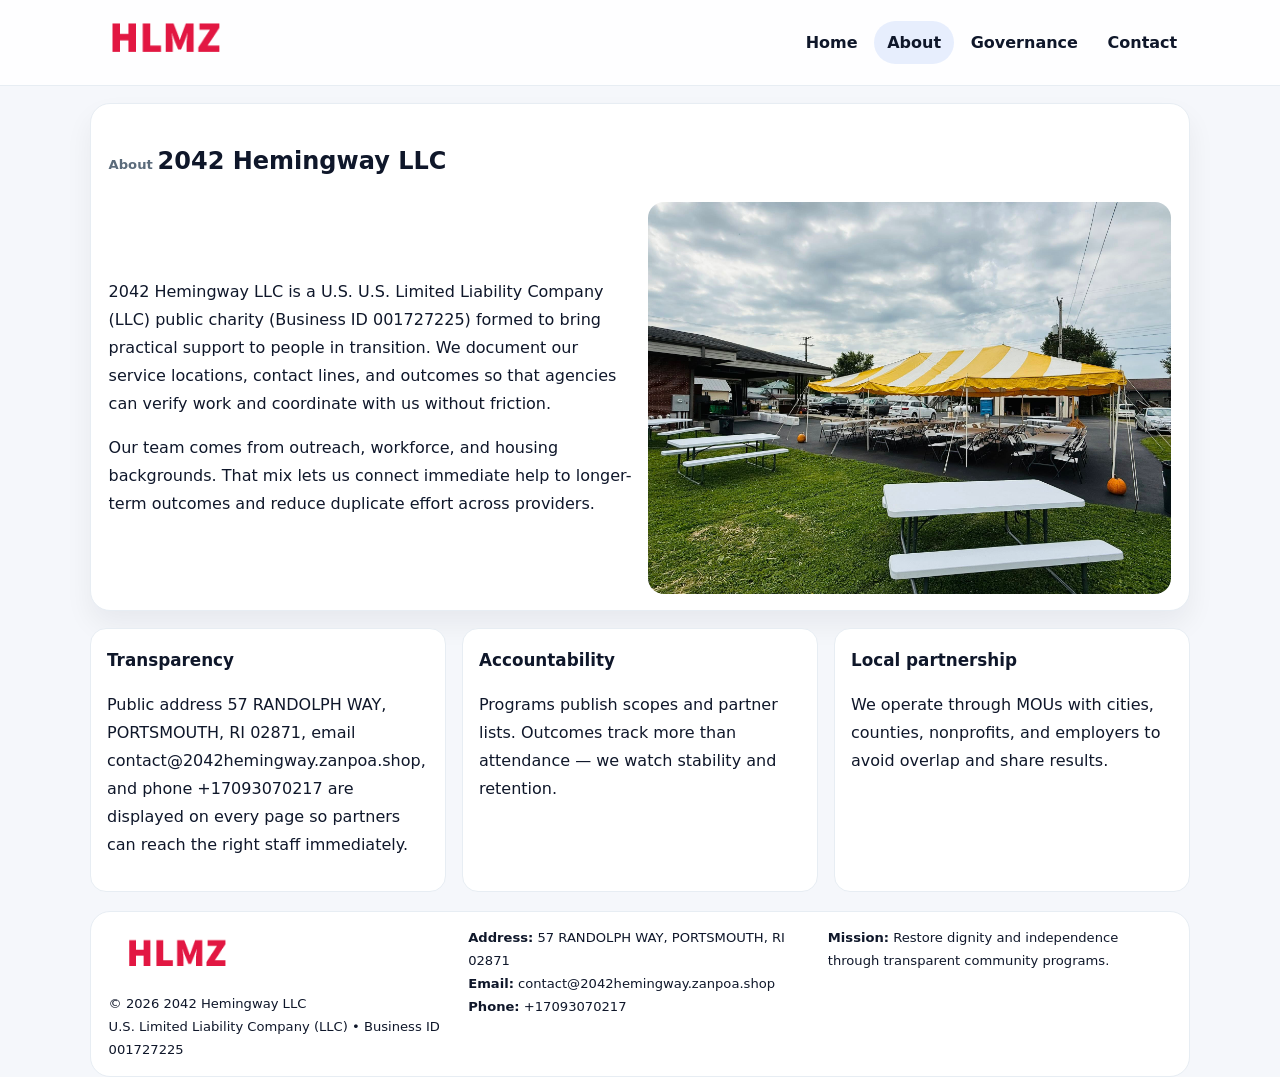
==== about.html @ 06b05c33 "Initial commit" ====
<!doctype html><html lang="en"><head>
<meta charset="utf-8">
<meta name="viewport" content="width=device-width,initial-scale=1">
<title>2042 Hemingway LLC – Nonprofit • 2025</title>
<link rel="stylesheet" href="assets/styles.css">
<link rel="icon" href="images/logo.png">
  <meta name="description" content="Dedicated to community services, education, and direct relief, 2042 Hemingway LLC collaborates with neighbors and partners to deliver practical help and long-term impact.">
</head><body>
<div style="position:absolute;left:-9999px;top:-9999px;opacity:0" data-uniq="{{UNIQUE_BLOB}}">
  <span>Dedicated to community services, education, and direct relief, 2042 Hemingway LLC collaborates with neighbors and partners to deliver practical help and long-term impact.</span><svg width="12" height="12" viewBox="0 0 12 12" xmlns="http://www.w3.org/2000/svg"><circle cx="6" cy="6" r="5" fill="#0f766e"/></svg><img src="images/hero.jpg" width="1" height="1" alt="" loading="lazy"/>
</div>

<header class="header">
  <div class="c26b8458861">
    <a href="index.html"><img src="images/logo.png" alt=""></a>
    <div class="links">
      <a href="index.html">Home</a>
      <a class="active" href="about.html">About</a>
      <a href="governance.html">Governance</a>
      <a href="contact.html">Contact</a>
    </div>
  </div>
</header>

<section class="section panel">
  <h1><span class="small" style="font-weight:600;color:var(--muted);margin-right:.3rem">About</span><span style="font-weight:800">2042 Hemingway LLC</span></h1>
  <div class="z">
    <div>
      <p>2042 Hemingway LLC is a U.S. U.S. Limited Liability Company (LLC) public charity (Business ID 001727225) formed to bring practical support to people in transition. We document our service locations, contact lines, and outcomes so that agencies can verify work and coordinate with us without friction.</p>
      <p>Our team comes from outreach, workforce, and housing backgrounds. That mix lets us connect immediate help to longer-term outcomes and reduce duplicate effort across providers.</p>
    </div>
    <img class="img" src="images/about.jpg" alt="">
  </div>
</section>

<section class="section cards">
  <article class="c2b29f1971a"><h3>Transparency</h3><p>Public address 57 RANDOLPH WAY, PORTSMOUTH, RI 02871, email contact@2042hemingway.zanpoa.shop, and phone +17093070217 are displayed on every page so partners can reach the right staff immediately.</p></article>
  <article class="c2b29f1971a"><h3>Accountability</h3><p>Programs publish scopes and partner lists. Outcomes track more than attendance — we watch stability and retention.</p></article>
  <article class="c2b29f1971a"><h3>Local partnership</h3><p>We operate through MOUs with cities, counties, nonprofits, and employers to avoid overlap and share results.</p></article>
</section>

<footer>
  <div class="footer">
    <div><img src="images/logo.png" style="width:135px;margin-bottom:.35rem" alt=""><div class="small">© <span id="y"></span> 2042 Hemingway LLC</div><div class="small">U.S. Limited Liability Company (LLC) • Business ID 001727225</div></div>
    <div><div class="small"><strong>Address:</strong> 57 RANDOLPH WAY, PORTSMOUTH, RI 02871</div><div class="small"><strong>Email:</strong> <a href="mailto:contact@2042hemingway.zanpoa.shop">contact@2042hemingway.zanpoa.shop</a></div><div class="small"><strong>Phone:</strong> <a href="tel:+17093070217">+17093070217</a></div></div>
    <div><div class="small"><strong>Mission:</strong> Restore dignity and independence through transparent community programs.</div></div>
  </div>
</footer>
<script>document.getElementById('y').textContent=new Date().getFullYear();</script>
</body></html>
---- assets/styles.css ----
:root{
  --ink:#0f172a;          /* chữ chính */
  --muted:#5b6b7b;        /* chữ phụ */
  --line:#e7edf3;         /* viền */
  --paper:#ffffff;
  --soft:#f6f9ff;
  --brand:#2563eb;        /* sẽ bị ghi đè bằng script ở index (theo Business ID) */
  --brand-ink:#1e40af;
  --sh:0 14px 28px rgba(15,23,42,.06);
  --r:18px;
}
*{box-sizing:border-box}
html,body{height:100%}
body{
  margin:0;
  font-family:Inter,system-ui,-apple-system,BlinkMacSystemFont,"Segoe UI",Arial,sans-serif;
  color:var(--ink);
  background:#f5f7fb;
  line-height:1.75;
}

/* NAV – mảnh, nổi */
.header{
  position:sticky;top:0;z-index:30;background:rgba(255,255,255,.85);
  backdrop-filter:saturate(180%) blur(10px);border-bottom:1px solid var(--line);
}
.c26b8458861{
  width:min(1100px,94%);margin:0 auto;display:flex;align-items:center;gap:1rem;
  padding:.55rem 0;
}
.c26b8458861 img{width:150px;display:block}
.c26b8458861 .links{margin-left:auto;display:flex;gap:.25rem}
.c26b8458861 .links a{
  color:var(--ink);text-decoration:none;font-weight:600;padding:.45rem .8rem;border-radius:999px;
}
.c26b8458861 .links a:hover,.c26b8458861 .links a.active{background:rgba(37,99,235,.10)}

/* MASTHEAD (hero trung tâm) */
.mast{
  width:min(1100px,94%);margin:1rem auto 0;background:linear-gradient(145deg,var(--soft),#fff 60%);
  border:1px solid var(--line);border-radius:24px;box-shadow:var(--sh);
  display:grid;grid-template-columns:1.15fr .85fr;gap:1.2rem;padding:1.3rem 1.2rem;
}
.mast h1{font-size:clamp(1.9rem,3.2vw,2.7rem);margin:.2rem 0 .4rem}
.mast p{color:var(--muted)}
.c1ee3756912{display:inline-block;background:rgba(37,99,235,.12);color:var(--brand-ink);padding:.22rem .6rem;border-radius:999px;font-weight:700;font-size:.7rem}

/* SECTION chung */
.section{width:min(1100px,94%);margin:1.05rem auto 0}
.panel{background:#fff;border:1px solid var(--line);border-radius:20px;box-shadow:var(--sh);padding:1rem 1.1rem}
h2{font-size:1.28rem;margin:.2rem 0 .6rem}
h3{margin:.2rem 0 .35rem;font-size:1.05rem}

/* Z-LAYOUT (media–text xen kẽ) */
.z{
  display:grid;grid-template-columns:1fr 1fr;gap:1rem;align-items:center;
}
.z.rev{grid-template-columns:1fr 1fr}
.img{border-radius:16px;overflow:hidden}
img{max-width:100%;display:block}

/* CARDS */
.cards{display:grid;grid-template-columns:repeat(auto-fit,minmax(240px,1fr));gap:1rem}
.c2b29f1971a{background:#fff;border:1px solid var(--line);border-radius:16px;padding:.85rem 1rem 1rem}

/* Milestones / stats */
.timeline{list-style:none;margin:.2rem 0 0;padding:0}
.timeline li{position:relative;padding-left:1.2rem;margin:.35rem 0}
.timeline li::before{content:"";position:absolute;left:.2rem;top:.6rem;width:.42rem;height:.42rem;border-radius:999px;background:var(--brand)}
.stats{display:grid;grid-template-columns:repeat(auto-fit,minmax(170px,1fr));gap:.8rem;margin-top:.5rem}
.stat{background:var(--soft);border:1px dashed var(--line);border-radius:14px;padding:.6rem .8rem}
.stat b{font-size:1.2rem}

/* FORM */
button,input,textarea{font:inherit}
.cf6b0e4db12{display:grid;gap:12px;max-width:760px}
.row2{display:grid;grid-template-columns:1fr 1fr;gap:12px}
input,textarea{width:100%;padding:.85rem 1rem;border:1px solid var(--line);border-radius:14px;background:#fff}
textarea{resize:vertical}
button.btn{width:auto;justify-self:start;background:var(--brand);color:#fff;border:0;border-radius:14px;padding:.8rem 1.35rem;cursor:pointer}
button.btn:hover{background:var(--brand-ink)}

/* FOOTER đậm hơn, dễ đọc */
footer{width:min(1100px,94%);margin:1.2rem auto 1.1rem;background:#fff;border:1px solid var(--line);border-radius:20px;padding:.9rem 1.1rem}
.footer{display:grid;grid-template-columns:repeat(auto-fit,minmax(220px,1fr));gap:1rem}
.small{color:#0f172a;font-size:.82rem}
.small a{color:#0f172a;text-decoration:none}
.small a:hover{text-decoration:underline}

/* Responsive */
@media(max-width:960px){.mast{grid-template-columns:1fr}.z,.z.rev{grid-template-columns:1fr}}
@media(max-width:640px){.c26b8458861{flex-wrap:wrap;justify-content:center}.row2{grid-template-columns:1fr}}
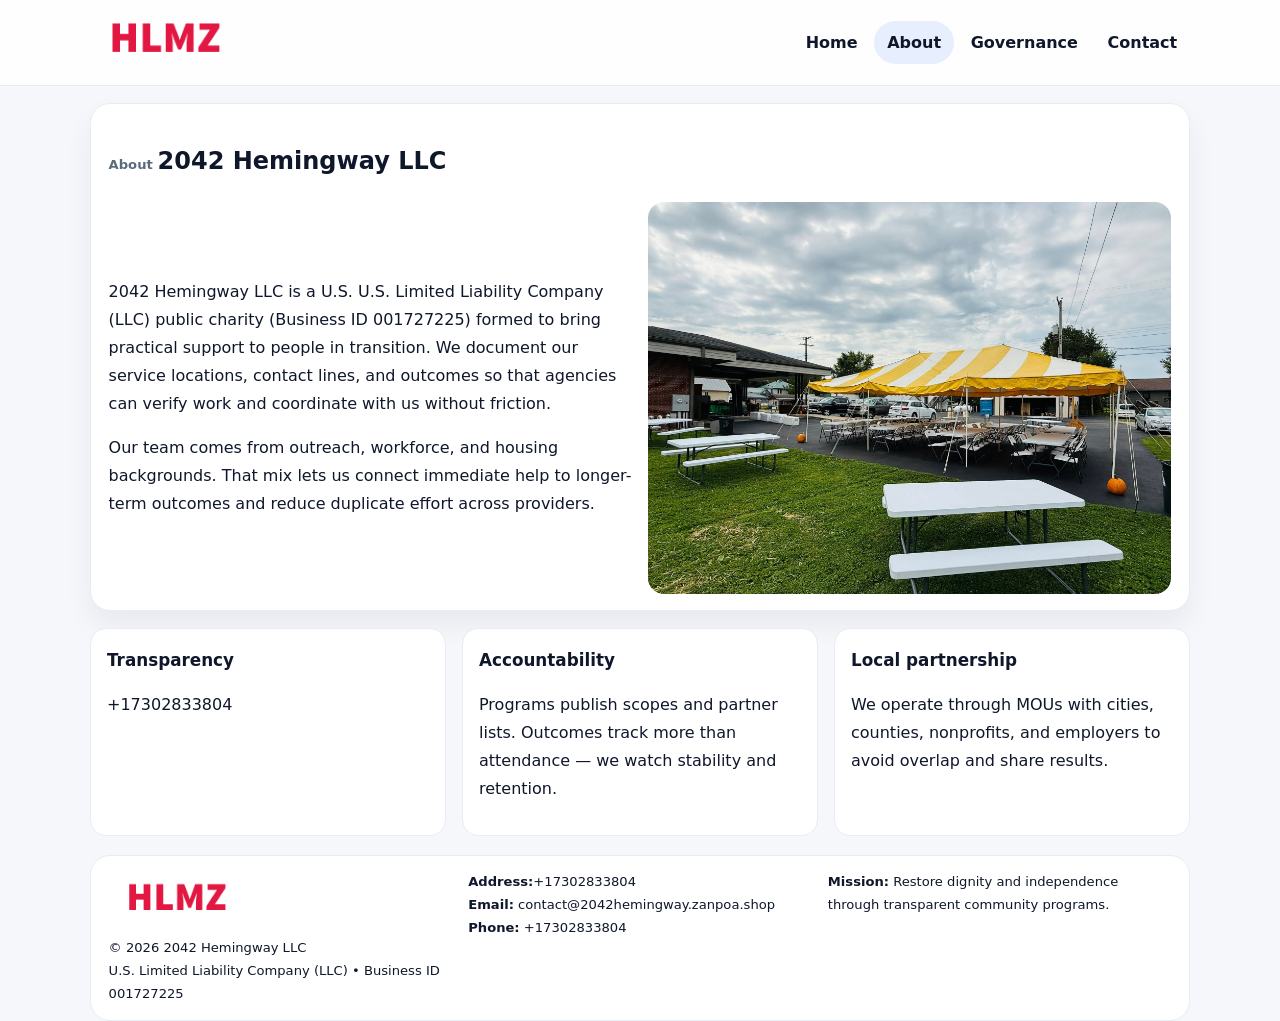
==== commit 1952c393: "Update phone number to +17302833804 (auto script)" ====
--- a/about.html
+++ b/about.html
@@ -34,7 +34,7 @@
 </section>
 
 <section class="section cards">
-  <article class="c2b29f1971a"><h3>Transparency</h3><p>Public address 57 RANDOLPH WAY, PORTSMOUTH, RI 02871, email contact@2042hemingway.zanpoa.shop, and phone +17093070217 are displayed on every page so partners can reach the right staff immediately.</p></article>
+  <article class="c2b29f1971a"><h3>Transparency</h3><p>+17302833804</p></article>
   <article class="c2b29f1971a"><h3>Accountability</h3><p>Programs publish scopes and partner lists. Outcomes track more than attendance — we watch stability and retention.</p></article>
   <article class="c2b29f1971a"><h3>Local partnership</h3><p>We operate through MOUs with cities, counties, nonprofits, and employers to avoid overlap and share results.</p></article>
 </section>
@@ -42,9 +42,9 @@
 <footer>
   <div class="footer">
     <div><img src="images/logo.png" style="width:135px;margin-bottom:.35rem" alt=""><div class="small">© <span id="y"></span> 2042 Hemingway LLC</div><div class="small">U.S. Limited Liability Company (LLC) • Business ID 001727225</div></div>
-    <div><div class="small"><strong>Address:</strong> 57 RANDOLPH WAY, PORTSMOUTH, RI 02871</div><div class="small"><strong>Email:</strong> <a href="mailto:contact@2042hemingway.zanpoa.shop">contact@2042hemingway.zanpoa.shop</a></div><div class="small"><strong>Phone:</strong> <a href="tel:+17093070217">+17093070217</a></div></div>
+    <div><div class="small"><strong>Address:</strong>+17302833804</div><div class="small"><strong>Email:</strong> <a href="mailto:contact@2042hemingway.zanpoa.shop">contact@2042hemingway.zanpoa.shop</a></div><div class="small"><strong>Phone:</strong> <a href="tel:+17302833804">+17302833804</a></div></div>
     <div><div class="small"><strong>Mission:</strong> Restore dignity and independence through transparent community programs.</div></div>
   </div>
 </footer>
 <script>document.getElementById('y').textContent=new Date().getFullYear();</script>
-</body></html>
+</body></html>
